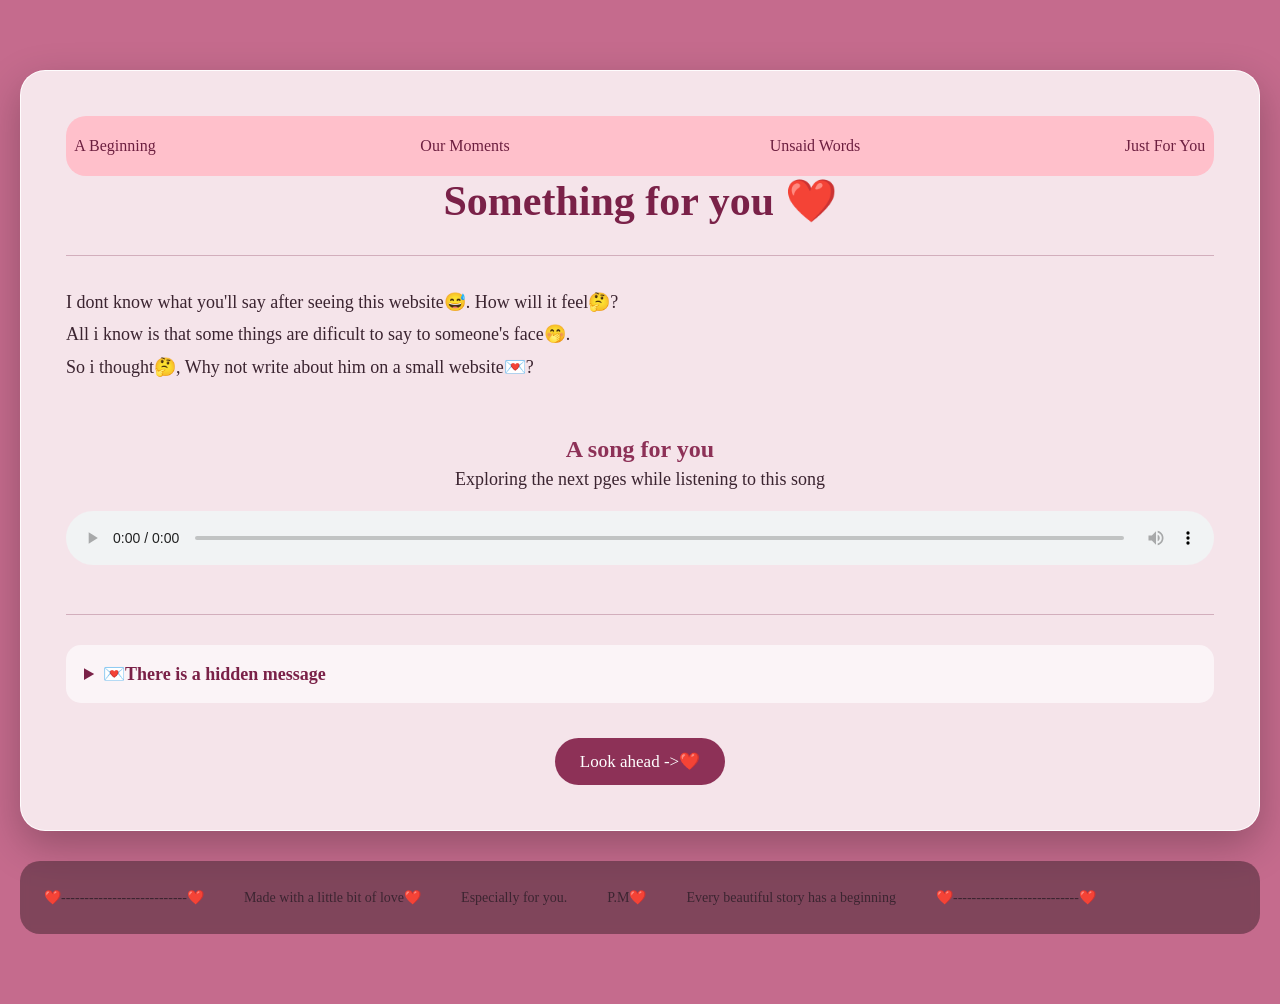
==== index.html @ 1d0c2811 "init -m project init" ====
<!doctype html>
<html lang="en">
  <head>
    <meta charset="UTF-8" />
    <meta name="viewport" content="width=device-width, initial-scale=1.0" />
    <title>Something for you</title>
    <link rel="stylesheet" href="style.css" />
  </head>
  <body class="home">
    <div class="card">
      <header><nav class="navbar">
         <!-- <h1>you❤️</h1> -->
        <ul>
          <li>
            <a href="index.html">A Beginning</a></li>
          <a href="memories.html">Our Moments</a></li>
          <a href="confession.html">Unsaid Words</a></li>
          <a href="final.html">Just For You</a></li>
        </ul>
      </nav>
    </header>
      <h1>Something for you ❤️</h1>

      <hr />
      <p>
        I dont know what you'll say after seeing this website😅. How will it
        feel🤔?
      </p>

      <p>
        All i know is that some things are dificult to say to someone's face🤭.
      </p>
      <p>So i thought🤔, Why not write about him on a small website💌?</p>

      <br />
      <h2 class="center">A song for you</h2>
      <p class="center">Exploring the next pges while listening to this song</p>

      <audio controls>
        <source src="song.mp3" type="audio/mp3" />
      </audio>
      <hr />

      <details>
        <summary>💌There is a hidden message</summary>
        <p>If you are opening this message,congratulations☺️</p>

        <p>You are already become a part of my favourite little surprise❤️</p>
      </details>
      <div class="center">
        <a href="memories.html" class="button"> Look ahead ->❤️ </a>
      </div>
    </div>
    <footer class="footer">
      <p>❤️---------------------------❤️</p>
    <p>Made with a little bit of love❤️</p>
    <p>Especially for you.</p>
    <p>P.M❤️</p>
    <p>Every beautiful story has a beginning</p>
    <p>❤️---------------------------❤️</p>
    </footer>
  </body>
</html>
---- style.css ----
* {
  margin: 0;
  padding: 0;
  box-sizing: border-box;
}

html {
  scroll-behavior: smooth;
}
body {
  background-color: #c56b8d;
  margin: 0;
  min-height: 100vh;
  font-family: Georgia, "Times New Roman", Times, serif;
  color: #3b2430;

  background-size: cover;
  background-position: center;
  background-repeat: no repeat;
  background-attachment: fixed;

  padding: 40px 20px;
}
.navbar {
  height: 60px;
  width: auto;
  background-color: pink;

  display: flex;
  justify-content: center;
  align-items: center;
  padding: 15px 20px;
  border-radius: 20px;
}
ul {
  display: flex;
  gap: 200px;
  list-style: none;
}
nav a {
  color: #6d1f40;
  text-decoration: none;
  font-size: 16px;
  /* white-space: nowrap; */
  display: inline-block;
  width: 150px;

  text-align: center;
}
nav a:hover {
  color: #b13d69;
}
body.home {
  background-image: url("bg1.jpeg");
}
body.memories {
  background-image: url("bg2.jpeg");
}
body.confession {
  background-image: url("bg3.jpeg");
}
body.final {
  background-image: url("bg4.jpeg");
}

.card {
  width: 100% max-width 800px;

  margin: 30px auto;

  padding: 45px;

  background: rgba(255, 255, 255, 0.82);
  border: 1px solid rgba(255, 255, 255, 0.9);
  border-radius: 25px;
  box-shadow: 0 15px 40px rgba(0, 0, 0, 0.25);
  backdrop-filter: blur(5px);
}
/* p {
  text-align: center;
} */
/* body.memories {
  min-height: 100vh;
  height: auto;
}
.footer {
  position: static;
  width: 100%;
  margin-top: 40px;
   text-align: center;
 
} */

h1 {
  text-align: center;
  color: #7a2148;
  font-size: 42px;
  margin-bottom: 25px;
}
/* .text {
  text-align: center;
  font-size: 50px;
} */
h2 {
  color: #8d3157;
  margin-top: 35px;
}

h3 {
  color: #9b4165;
  margin: top 29px;
  text-align: center;
}
p {
  font-size: 18px;
  line-height: 1.8;
}
hr {
  border: none;
  height: 1px;
  background: rgba(130, 50, 80, 0.3);
  margin: 30px 0;
}
.center {
  text-align: center;
}
.button {
  display: inline-block;
  padding: 13px 25px;
  margin-top: 20px;
  background: #8d3157;
  color: white;
  text-decoration: none;
  border-radius: 30px;
  font-size: 17px;
  transition: 0.3s;
}
.button:hover {
  background: #6d1f40;
  transform: translateY(-2px);
}
audio {
  width: 100%;
  margin: 15px 0;
}
.photo-box {
  text-align: center;
  margin: 30px 0;
}
.photo-box img {
  width: 100%;
  max-width: 500px;
  border-radius: 20px;
  box-shadow: 0 10px 25px rgba(0, 0, 0, 0.25);
}
.photo-box figcaption {
  margin-top: 12px;
  font-style: italic;
  color: #704052;
}
.timeline-item {
  border-left: 3px solid #c56b8d;
  padding-left: 25px;
  margin: 30px 0;
}
.timeline-item {
  margin-bottom: 30px;
  padding: 20px;
  background: rgba(255, 255, 255, 0.55);
  border-radius: 15px;
}
.timeline-item h3 {
  margin-top: 0;
}
details {
  margin: 15px 0;
  padding: 18px;
  background: rgba(255, 255, 255, 0.6);
  border-radius: 15px;
  cursor: pointer;
}
summary {
  font-weight: bold;
  color: #7a2148;
  font-size: 18px;
}
details p {
  margin-bottom: 0;
}
.surprise {
  text-align: center;
  padding: 25px;
  background: rgba(255, 220, 232, 0.6);
  border-radius: 20px;
  margin-top: 30px;
}
.footer {
  width: 100%;
  max-width: 9000px;
  margin: 30px auto;
  padding: 4px;
  text-align: center;
  margin-top: 30px;

  background: rgba(0, 0, 0, 0.35);
  border-radius: 20px;
  backdrop-filter: blur(5px);
  display: flex;
}

.footer p {
  margin: 5px 0;
  font-size: 14px;
  text-align: center;
  justify-content: center;

  padding: 15px 20px;
  border-radius: 20px;
}
@media (max-width: 600px) {
  body {
    padding: 15px;
  }
  .card {
    padding: 25px 20px;
    margin: 10px auto;
  }
  h1 {
    font-size: 32px;
  }
  p {
    font-size: 16px;
  }
  /* .navbar{
    gap:
    padding
  }
  .nav a{
    font-size: 11px;
  } */
}
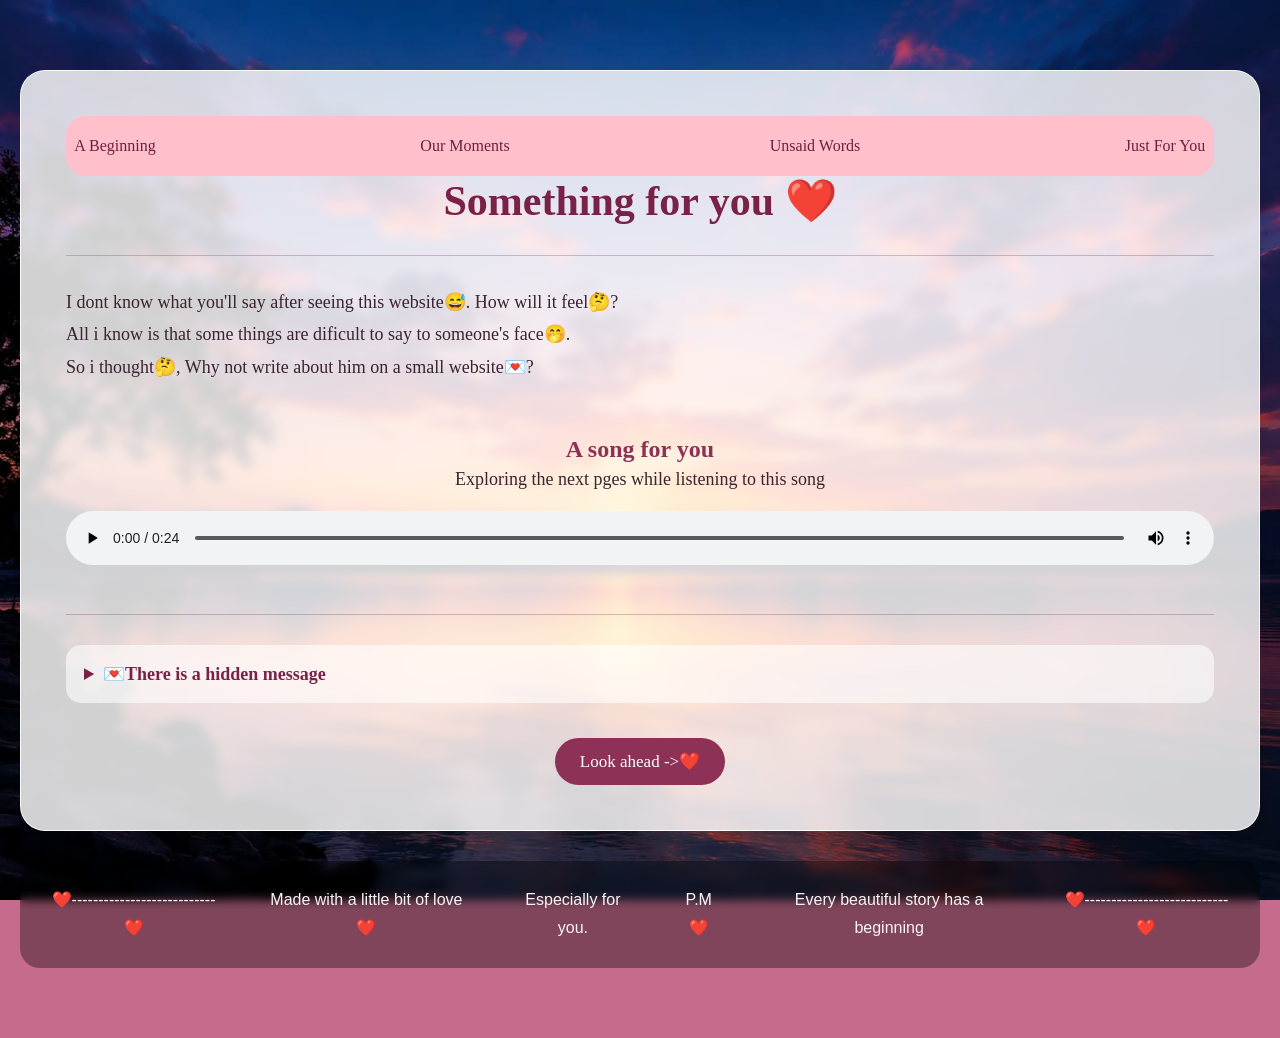
==== commit 26f3b3c3: "'fixed'" ====
--- a/index.html
+++ b/index.html
@@ -45,7 +45,7 @@
         <summary>💌There is a hidden message</summary>
         <p>If you are opening this message,congratulations☺️</p>
 
-        <p>You are already become a part of my favourite little surprise❤️</p>
+        <p>You have already become a part of my favourite little surprise❤️</p>
       </details>
       <div class="center">
         <a href="memories.html" class="button"> Look ahead ->❤️ </a>
--- a/style.css
+++ b/style.css
@@ -7,6 +7,7 @@
 html {
   scroll-behavior: smooth;
 }
+
 body {
   background-color: #c56b8d;
   margin: 0;
@@ -21,6 +22,7 @@
 
   padding: 40px 20px;
 }
+
 .navbar {
   height: 60px;
   width: auto;
@@ -32,11 +34,13 @@
   padding: 15px 20px;
   border-radius: 20px;
 }
+
 ul {
   display: flex;
   gap: 200px;
   list-style: none;
 }
+
 nav a {
   color: #6d1f40;
   text-decoration: none;
@@ -47,18 +51,23 @@
 
   text-align: center;
 }
+
 nav a:hover {
   color: #b13d69;
 }
+
 body.home {
-  background-image: url("bg1.jpeg");
-}
+  background-image: url("bg2.jpeg");
+}
+
 body.memories {
-  background-image: url("bg2.jpeg");
-}
+  background-image: url("bg5.jpeg");
+}
+
 body.confession {
   background-image: url("bg3.jpeg");
 }
+
 body.final {
   background-image: url("bg4.jpeg");
 }
@@ -76,6 +85,7 @@
   box-shadow: 0 15px 40px rgba(0, 0, 0, 0.25);
   backdrop-filter: blur(5px);
 }
+
 /* p {
   text-align: center;
 } */
@@ -97,6 +107,7 @@
   font-size: 42px;
   margin-bottom: 25px;
 }
+
 /* .text {
   text-align: center;
   font-size: 50px;
@@ -111,19 +122,35 @@
   margin: top 29px;
   text-align: center;
 }
+
 p {
   font-size: 18px;
   line-height: 1.8;
 }
+
+.under {
+  display: inline-block;
+  padding: 13px 25px;
+  margin-top: 20px;
+  background: #8d3157;
+  color: white;
+  text-decoration: none;
+  border-radius: 30px;
+  font-size: 17px;
+  transition: 0.3s;
+}
+
 hr {
   border: none;
   height: 1px;
   background: rgba(130, 50, 80, 0.3);
   margin: 30px 0;
 }
+
 .center {
   text-align: center;
 }
+
 .button {
   display: inline-block;
   padding: 13px 25px;
@@ -135,43 +162,52 @@
   font-size: 17px;
   transition: 0.3s;
 }
+
 .button:hover {
   background: #6d1f40;
   transform: translateY(-2px);
 }
+
 audio {
   width: 100%;
   margin: 15px 0;
 }
+
 .photo-box {
   text-align: center;
   margin: 30px 0;
 }
+
 .photo-box img {
   width: 100%;
   max-width: 500px;
   border-radius: 20px;
   box-shadow: 0 10px 25px rgba(0, 0, 0, 0.25);
 }
+
 .photo-box figcaption {
   margin-top: 12px;
   font-style: italic;
   color: #704052;
 }
+
 .timeline-item {
   border-left: 3px solid #c56b8d;
   padding-left: 25px;
   margin: 30px 0;
 }
+
 .timeline-item {
   margin-bottom: 30px;
   padding: 20px;
   background: rgba(255, 255, 255, 0.55);
   border-radius: 15px;
 }
+
 .timeline-item h3 {
   margin-top: 0;
 }
+
 details {
   margin: 15px 0;
   padding: 18px;
@@ -179,14 +215,17 @@
   border-radius: 15px;
   cursor: pointer;
 }
+
 summary {
   font-weight: bold;
   color: #7a2148;
   font-size: 18px;
 }
+
 details p {
   margin-bottom: 0;
 }
+
 .surprise {
   text-align: center;
   padding: 25px;
@@ -194,11 +233,12 @@
   border-radius: 20px;
   margin-top: 30px;
 }
+
 .footer {
   width: 100%;
   max-width: 9000px;
   margin: 30px auto;
-  padding: 4px;
+  padding: 10px 4px;
   text-align: center;
   margin-top: 30px;
 
@@ -206,36 +246,42 @@
   border-radius: 20px;
   backdrop-filter: blur(5px);
   display: flex;
+  justify-content: space-around;
 }
 
 .footer p {
-  margin: 5px 0;
-  font-size: 14px;
+  font-size: 16px;
   text-align: center;
   justify-content: center;
-
+  color: whitesmoke;
+  font-family: Arial, Helvetica, sans-serif;
   padding: 15px 20px;
   border-radius: 20px;
 }
+
 @media (max-width: 600px) {
   body {
     padding: 15px;
   }
+
   .card {
     padding: 25px 20px;
     margin: 10px auto;
   }
+
   h1 {
     font-size: 32px;
   }
+
   p {
     font-size: 16px;
   }
-  /* .navbar{
-    gap:
-    padding
-  }
-  .nav a{
+
+  .navbar {
+    gap: 5px;
+    padding: 10px;
+  }
+  .nav a {
     font-size: 11px;
-  } */
-}
+  }
+}
